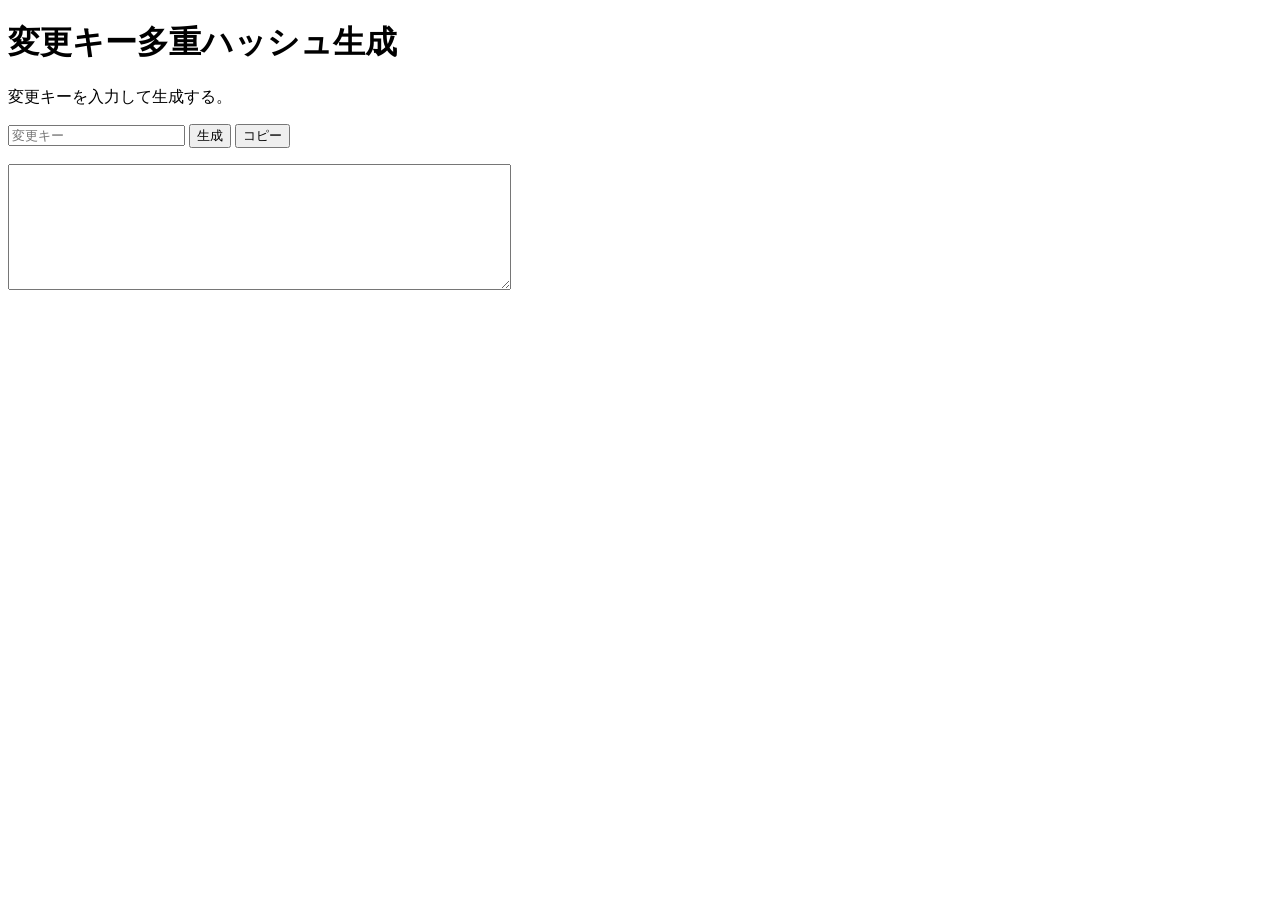
==== index.html @ b40878bd "index.html を作成" ====
<!DOCTYPE html>
<html lang="ja">
<head>
  <meta charset="UTF-8">
  <meta name="viewport" content="width=device-width, initial-scale=1.0">
  <title>ハッシュ生成</title>
</head>
<body>
  <h1>変更キー多重ハッシュ生成</h1>
  <p>変更キーを入力して生成する。</p>

  <input type="password" id="changeKey" placeholder="変更キー">
  <button id="generateButton" type="button">生成</button>
  <button id="copyButton" type="button">コピー</button>

  <p id="message"></p>
  <textarea id="result" rows="8" cols="60" readonly></textarea>

  <script>
    async function sha256(text) {
      const data = new TextEncoder().encode(text);
      const hashBuffer = await crypto.subtle.digest("SHA-256", data);
      const hashArray = Array.from(new Uint8Array(hashBuffer));
      return hashArray.map(function (b) {
        return b.toString(16).padStart(2, "0");
      }).join("");
    }

    async function multiHash(inputKey) {
      const step1 = await sha256("anime-site-change-key::" + inputKey + "::phase1");
      const step2 = await sha256("anime-site-change-key::" + step1 + "::phase2");
      const step3 = await sha256("anime-site-change-key::" + step2 + "::phase3");
      return step3;
    }

    const changeKeyInput = document.getElementById("changeKey");
    const generateButton = document.getElementById("generateButton");
    const copyButton = document.getElementById("copyButton");
    const result = document.getElementById("result");
    const message = document.getElementById("message");

    generateButton.addEventListener("click", async function () {
      const inputKey = changeKeyInput.value.trim();

      message.textContent = "";
      result.value = "";

      if (!inputKey) {
        message.textContent = "変更キーを入力してください。";
        return;
      }

      try {
        const hashed = await multiHash(inputKey);
        result.value = hashed;
        message.textContent = "生成しました。";
      } catch (error) {
        message.textContent = "生成に失敗しました。";
      }
    });

    copyButton.addEventListener("click", async function () {
      if (!result.value) {
        message.textContent = "コピーする値がありません。";
        return;
      }

      try {
        await navigator.clipboard.writeText(result.value);
        message.textContent = "コピーしました。";
      } catch (error) {
        message.textContent = "コピーに失敗しました。";
      }
    });
  </script>
</body>
</html>
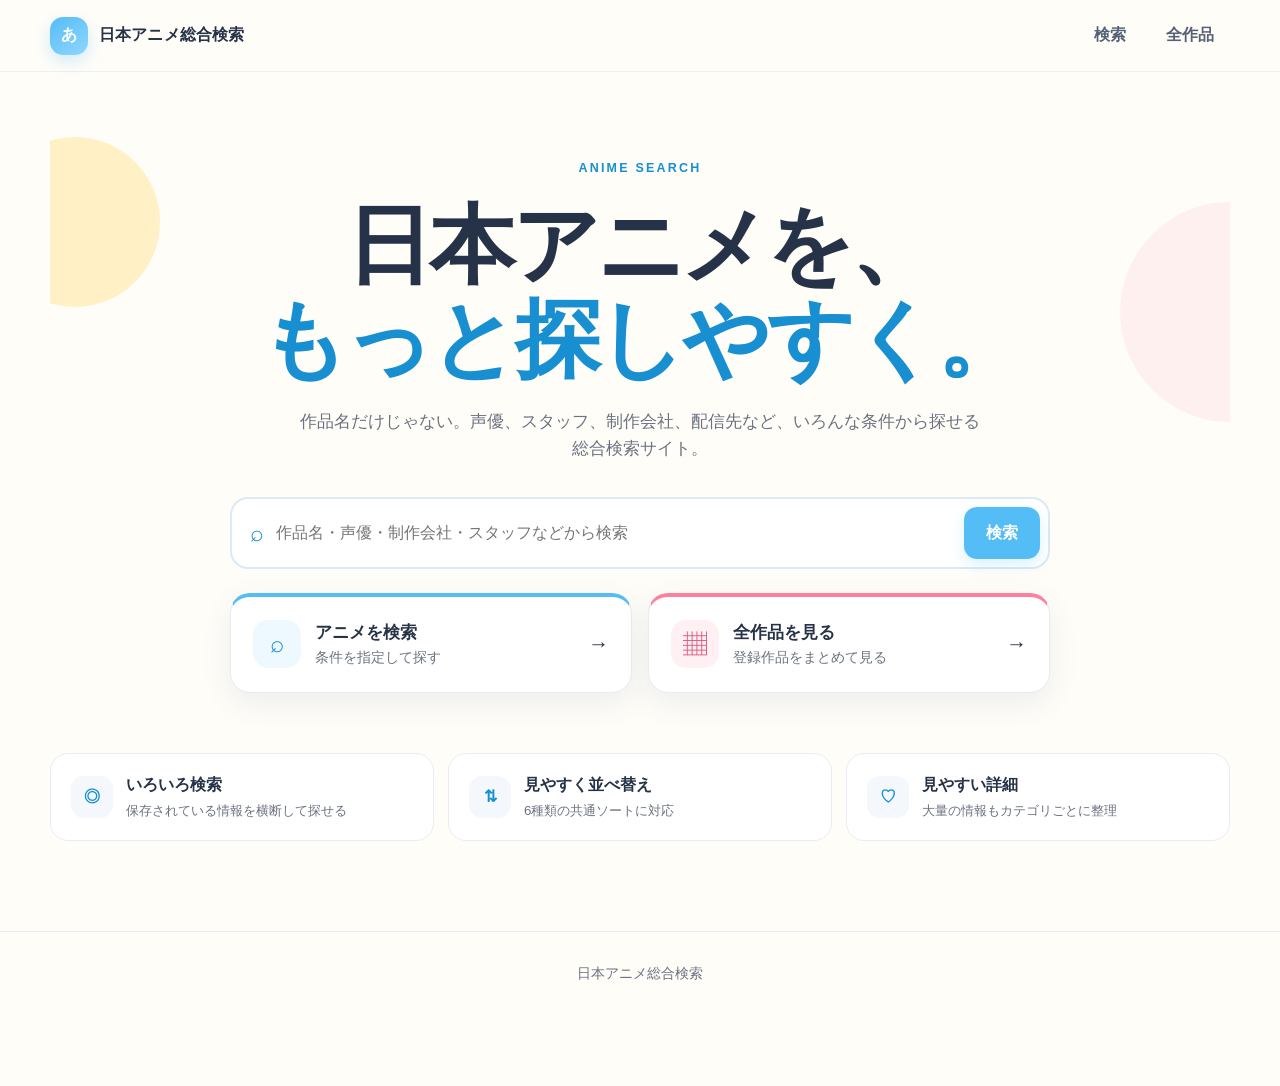
==== commit 549caa0c: "トップを日本アニメ総合検索UIへ更新" ====
--- a/index.html
+++ b/index.html
@@ -1,77 +1,69 @@
-<!DOCTYPE html>
+<!doctype html>
 <html lang="ja">
 <head>
-  <meta charset="UTF-8">
-  <meta name="viewport" content="width=device-width, initial-scale=1.0">
-  <title>ハッシュ生成</title>
+  <meta charset="utf-8" />
+  <meta name="viewport" content="width=device-width,initial-scale=1" />
+  <title>日本アニメ総合検索</title>
+  <link rel="stylesheet" href="./assets/css/common.css" />
+  <link rel="stylesheet" href="./assets/css/top.css" />
 </head>
-<body>
-  <h1>変更キー多重ハッシュ生成</h1>
-  <p>変更キーを入力して生成する。</p>
+<body data-page="top">
+  <header class="site-header">
+    <a class="brand" href="./" aria-label="日本アニメ総合検索 ホーム">
+      <span class="brand-mark">あ</span><span class="brand-text">日本アニメ総合検索</span>
+    </a>
+    <nav class="desktop-nav" aria-label="メインナビゲーション">
+      <a href="./search/">検索</a>
+      <a href="./all/">全作品</a>
+    </nav>
+  </header>
 
-  <input type="password" id="changeKey" placeholder="変更キー">
-  <button id="generateButton" type="button">生成</button>
-  <button id="copyButton" type="button">コピー</button>
+  <main>
+    <section class="hero section-shell">
+      <div class="hero-decor decor-a"></div>
+      <div class="hero-decor decor-b"></div>
+      <div class="hero-copy">
+        <span class="eyebrow">ANIME SEARCH</span>
+        <h1>日本アニメを、<br><span>もっと探しやすく。</span></h1>
+        <p>作品名だけじゃない。声優、スタッフ、制作会社、配信先など、いろんな条件から探せる総合検索サイト。</p>
+      </div>
 
-  <p id="message"></p>
-  <textarea id="result" rows="8" cols="60" readonly></textarea>
+      <form class="hero-search" action="./search/" method="get">
+        <label class="sr-only" for="q">アニメを検索</label>
+        <div class="search-box large">
+          <span class="search-icon" aria-hidden="true">⌕</span>
+          <input id="q" name="q" type="search" placeholder="作品名・声優・制作会社・スタッフなどから検索" autocomplete="off" />
+          <button type="submit">検索</button>
+        </div>
+      </form>
 
-  <script>
-    async function sha256(text) {
-      const data = new TextEncoder().encode(text);
-      const hashBuffer = await crypto.subtle.digest("SHA-256", data);
-      const hashArray = Array.from(new Uint8Array(hashBuffer));
-      return hashArray.map(function (b) {
-        return b.toString(16).padStart(2, "0");
-      }).join("");
-    }
+      <div class="entry-grid">
+        <a class="entry-card blue" href="./search/">
+          <div class="entry-icon">⌕</div>
+          <div><strong>アニメを検索</strong><span>条件を指定して探す</span></div>
+          <span class="entry-arrow">→</span>
+        </a>
+        <a class="entry-card pink" href="./all/">
+          <div class="entry-icon">▦</div>
+          <div><strong>全作品を見る</strong><span>登録作品をまとめて見る</span></div>
+          <span class="entry-arrow">→</span>
+        </a>
+      </div>
+    </section>
 
-    async function multiHash(inputKey) {
-      const step1 = await sha256("anime-site-change-key::" + inputKey + "::phase1");
-      const step2 = await sha256("anime-site-change-key::" + step1 + "::phase2");
-      const step3 = await sha256("anime-site-change-key::" + step2 + "::phase3");
-      return step3;
-    }
+    <section class="feature-strip section-shell" aria-label="サイトの特徴">
+      <article><span>◎</span><div><strong>いろいろ検索</strong><small>保存されている情報を横断して探せる</small></div></article>
+      <article><span>⇅</span><div><strong>見やすく並べ替え</strong><small>6種類の共通ソートに対応</small></div></article>
+      <article><span>♡</span><div><strong>見やすい詳細</strong><small>大量の情報もカテゴリごとに整理</small></div></article>
+    </section>
+  </main>
 
-    const changeKeyInput = document.getElementById("changeKey");
-    const generateButton = document.getElementById("generateButton");
-    const copyButton = document.getElementById("copyButton");
-    const result = document.getElementById("result");
-    const message = document.getElementById("message");
-
-    generateButton.addEventListener("click", async function () {
-      const inputKey = changeKeyInput.value.trim();
-
-      message.textContent = "";
-      result.value = "";
-
-      if (!inputKey) {
-        message.textContent = "変更キーを入力してください。";
-        return;
-      }
-
-      try {
-        const hashed = await multiHash(inputKey);
-        result.value = hashed;
-        message.textContent = "生成しました。";
-      } catch (error) {
-        message.textContent = "生成に失敗しました。";
-      }
-    });
-
-    copyButton.addEventListener("click", async function () {
-      if (!result.value) {
-        message.textContent = "コピーする値がありません。";
-        return;
-      }
-
-      try {
-        await navigator.clipboard.writeText(result.value);
-        message.textContent = "コピーしました。";
-      } catch (error) {
-        message.textContent = "コピーに失敗しました。";
-      }
-    });
-  </script>
+  <footer class="site-footer"><span>日本アニメ総合検索</span></footer>
+  <nav class="mobile-nav" aria-label="モバイルナビゲーション">
+    <a class="active" href="./"><span>⌂</span>ホーム</a>
+    <a href="./search/"><span>⌕</span>検索</a>
+    <a href="./all/"><span>▦</span>全作品</a>
+  </nav>
+  <script src="./assets/js/common.js"></script>
 </body>
-</html>+</html>
--- a/assets/css/common.css
+++ b/assets/css/common.css
@@ -0,0 +1,23 @@
+:root{
+  --main:#55bdf6; --main-dark:#178fd1; --pink:#ff7f9f; --yellow:#ffd75e;
+  --bg:#fffdf8; --surface:#fff; --text:#263247; --muted:#6b7280;
+  --line:#e8edf4; --shadow:0 10px 30px rgba(43,73,112,.09);
+  --radius:20px; --radius-sm:14px; --max:1180px;
+}
+*{box-sizing:border-box} html{scroll-behavior:smooth} body{margin:0;background:var(--bg);color:var(--text);font-family:-apple-system,BlinkMacSystemFont,"Hiragino Sans","Yu Gothic UI","Yu Gothic",Meiryo,sans-serif;line-height:1.65}
+a{color:inherit;text-decoration:none} button,input,select{font:inherit} button{cursor:pointer}
+.sr-only{position:absolute;width:1px;height:1px;padding:0;margin:-1px;overflow:hidden;clip:rect(0,0,0,0);white-space:nowrap;border:0}
+.section-shell{width:min(var(--max),calc(100% - 40px));margin-inline:auto}.page-main{padding:56px 0 96px}
+.site-header{height:72px;display:flex;align-items:center;justify-content:space-between;padding:0 max(20px,calc((100vw - var(--max))/2));background:rgba(255,253,248,.92);backdrop-filter:blur(10px);border-bottom:1px solid rgba(232,237,244,.8);position:sticky;top:0;z-index:20}
+.brand{display:flex;align-items:center;gap:11px;font-weight:800}.brand-mark{display:grid;place-items:center;width:38px;height:38px;border-radius:13px;background:linear-gradient(145deg,var(--main),#8fd6ff);color:#fff;box-shadow:0 6px 16px rgba(85,189,246,.28)}.brand-text{letter-spacing:.01em}
+.desktop-nav{display:flex;gap:8px}.desktop-nav a{padding:10px 16px;border-radius:12px;font-weight:700;color:#556176}.desktop-nav a:hover,.desktop-nav a.active{background:#eaf7ff;color:var(--main-dark)}
+.eyebrow{display:inline-block;font-size:.78rem;letter-spacing:.18em;font-weight:800;color:var(--main-dark)}
+.card-surface{background:var(--surface);border:1px solid var(--line);border-radius:var(--radius);box-shadow:var(--shadow)}
+.page-heading{margin-bottom:26px}.page-heading h1{font-size:clamp(2rem,4vw,3.15rem);margin:.2em 0 .15em;line-height:1.18}.page-heading p{color:var(--muted);margin:0}
+.search-box{display:flex;align-items:center;gap:10px;background:#fff;border:2px solid #dceaf3;border-radius:18px;padding:8px;transition:.2s}.search-box:focus-within{border-color:var(--main);box-shadow:0 0 0 5px rgba(85,189,246,.12)}.search-box.large{min-height:66px}.search-icon{font-size:1.45rem;color:var(--main-dark);margin-left:10px}.search-box input{flex:1;border:0;outline:0;background:transparent;min-width:0;color:var(--text)}.search-box button{border:0;background:var(--main);color:#fff;font-weight:800;padding:13px 22px;border-radius:13px;box-shadow:0 6px 15px rgba(85,189,246,.22);transition:.18s}.search-box button:hover{transform:translateY(-1px)}.search-box button:active{transform:translateY(1px)}
+.sort-controls{display:flex;gap:10px;align-items:flex-end;flex-wrap:wrap}.sort-controls label{display:grid;gap:5px;font-size:.76rem;color:var(--muted);font-weight:700}.sort-controls select,.sort-controls button{height:42px;border:1px solid var(--line);border-radius:12px;background:#fff;color:var(--text);padding:0 12px}.sort-controls button{font-weight:700}
+.anime-grid{display:grid;grid-template-columns:repeat(4,minmax(0,1fr));gap:18px}.empty-state{grid-column:1/-1;text-align:center;padding:56px 22px}.empty-icon{font-size:2.8rem;color:var(--main-dark)}.empty-state h2{margin:.4em 0 .15em}.empty-state p{margin:0;color:var(--muted)}
+.tag-row{display:flex;flex-wrap:wrap;gap:7px}.tag{padding:4px 9px;border-radius:999px;font-size:.76rem;font-weight:800}.tag.blue{background:#e8f7ff;color:#168ac7}.tag.pink{background:#fff0f4;color:#df5c7f}.tag.yellow{background:#fff8d9;color:#9c7a00}
+.mobile-nav{display:none}.site-footer{border-top:1px solid var(--line);padding:30px 20px 100px;text-align:center;color:var(--muted);font-size:.9rem}
+@media (max-width:900px){.anime-grid{grid-template-columns:repeat(2,minmax(0,1fr))}.desktop-nav{display:none}.site-header{height:64px}.page-main{padding-top:34px}}
+@media (max-width:640px){.section-shell{width:min(100% - 24px,var(--max))}.brand-text{font-size:.92rem}.anime-grid{grid-template-columns:1fr}.search-box.large{min-height:58px}.search-box button{padding:11px 16px}.mobile-nav{position:fixed;left:10px;right:10px;bottom:10px;display:grid;grid-template-columns:repeat(3,1fr);padding:7px;background:rgba(255,255,255,.95);border:1px solid var(--line);border-radius:20px;box-shadow:0 12px 34px rgba(41,58,84,.18);z-index:30;backdrop-filter:blur(12px)}.mobile-nav a{display:grid;place-items:center;gap:1px;padding:7px 5px;border-radius:14px;color:#6d7787;font-size:.72rem;font-weight:700}.mobile-nav a span{font-size:1.2rem;line-height:1}.mobile-nav a.active{background:#eaf7ff;color:var(--main-dark)}.site-footer{padding-bottom:110px}}
--- a/assets/css/top.css
+++ b/assets/css/top.css
@@ -0,0 +1,2 @@
+.hero{padding:82px 0 36px;text-align:center;position:relative;overflow:hidden}.hero-copy{max-width:770px;margin:0 auto}.hero h1{font-size:clamp(2.7rem,7vw,5.4rem);line-height:1.08;margin:.22em 0 .25em;letter-spacing:-.035em}.hero h1 span{color:var(--main-dark)}.hero-copy p{max-width:690px;margin:0 auto;color:var(--muted);font-size:1.04rem}.hero-search{max-width:820px;margin:34px auto 0}.entry-grid{max-width:820px;margin:24px auto 0;display:grid;grid-template-columns:1fr 1fr;gap:16px}.entry-card{display:grid;grid-template-columns:auto 1fr auto;gap:14px;align-items:center;text-align:left;padding:22px;border-radius:20px;background:#fff;border:1px solid var(--line);box-shadow:var(--shadow);transition:.2s}.entry-card:hover{transform:translateY(-3px)}.entry-card.blue{border-top:4px solid var(--main)}.entry-card.pink{border-top:4px solid var(--pink)}.entry-icon{display:grid;place-items:center;width:48px;height:48px;border-radius:15px;background:#eef9ff;color:var(--main-dark);font-size:1.5rem}.pink .entry-icon{background:#fff0f4;color:#df5c7f}.entry-card strong{display:block;font-size:1.06rem}.entry-card span:not(.entry-arrow){display:block;color:var(--muted);font-size:.86rem}.entry-arrow{font-size:1.3rem}.hero-decor{position:absolute;border-radius:50%;filter:blur(.3px);opacity:.32;pointer-events:none}.decor-a{width:170px;height:170px;background:var(--yellow);left:-60px;top:65px}.decor-b{width:220px;height:220px;background:#ffd7e1;right:-110px;top:130px}.feature-strip{display:grid;grid-template-columns:repeat(3,1fr);gap:14px;padding:24px 0 90px}.feature-strip article{display:flex;align-items:center;gap:13px;padding:18px 20px;background:#fff;border:1px solid var(--line);border-radius:18px}.feature-strip article>span{display:grid;place-items:center;width:42px;height:42px;border-radius:13px;background:#f4f8fc;color:var(--main-dark);font-weight:900}.feature-strip strong,.feature-strip small{display:block}.feature-strip small{color:var(--muted);margin-top:2px}
+@media(max-width:700px){.hero{padding-top:54px}.entry-grid,.feature-strip{grid-template-columns:1fr}.hero h1{font-size:clamp(2.3rem,12vw,3.7rem)}}
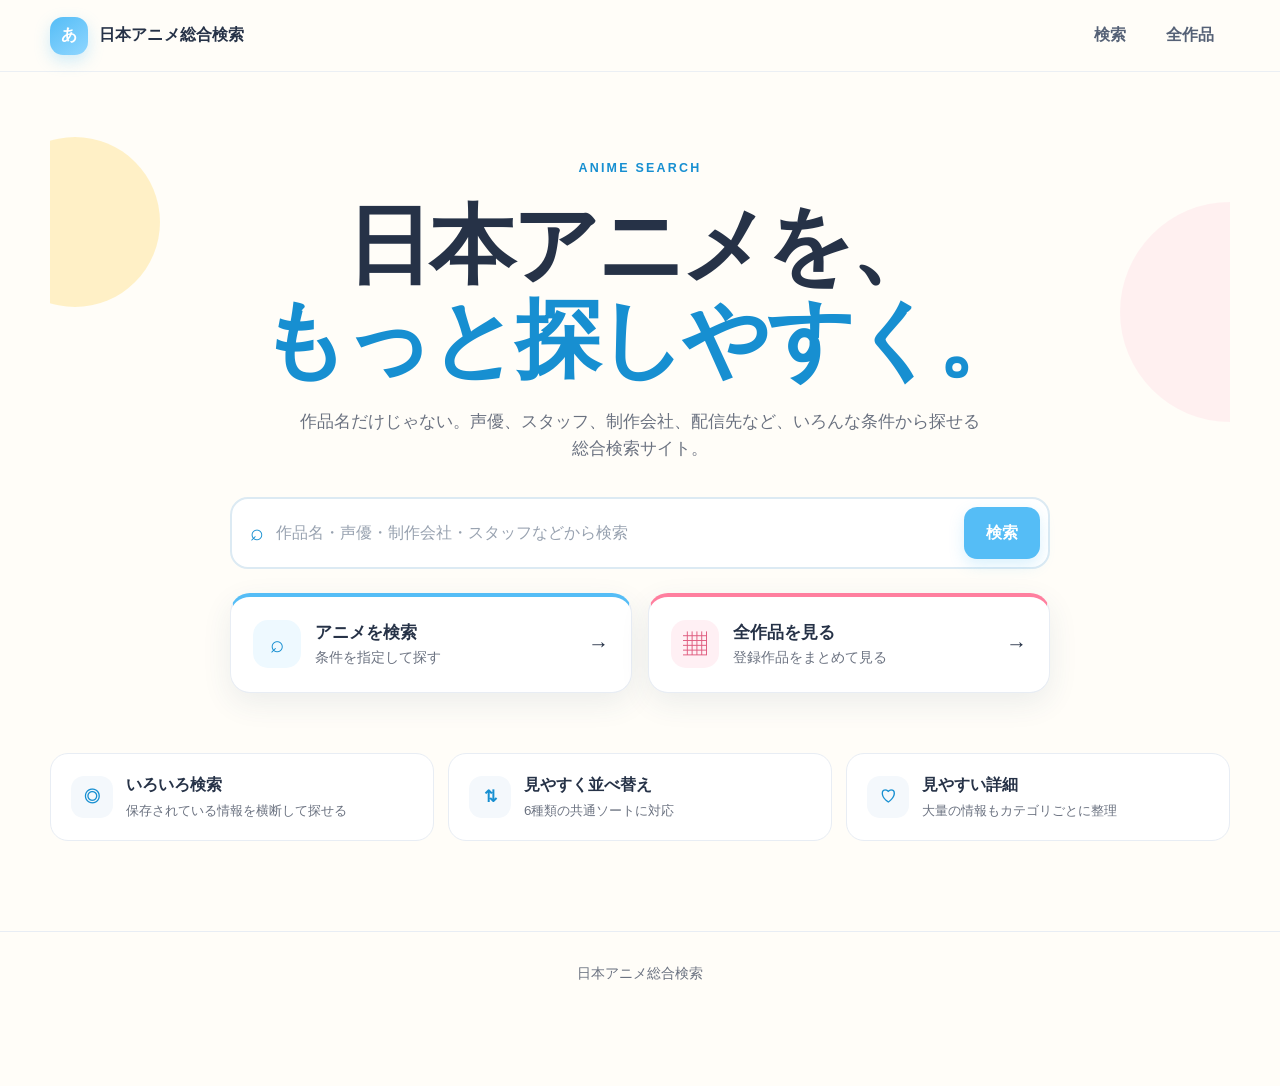
==== commit be19a9ce: "トップ画面のアクセシビリティを整備" ====
--- a/index.html
+++ b/index.html
@@ -10,7 +10,7 @@
 <body data-page="top">
   <header class="site-header">
     <a class="brand" href="./" aria-label="日本アニメ総合検索 ホーム">
-      <span class="brand-mark">あ</span><span class="brand-text">日本アニメ総合検索</span>
+      <span class="brand-mark" aria-hidden="true">あ</span><span class="brand-text">日本アニメ総合検索</span>
     </a>
     <nav class="desktop-nav" aria-label="メインナビゲーション">
       <a href="./search/">検索</a>
@@ -20,8 +20,8 @@
 
   <main>
     <section class="hero section-shell">
-      <div class="hero-decor decor-a"></div>
-      <div class="hero-decor decor-b"></div>
+      <div class="hero-decor decor-a" aria-hidden="true"></div>
+      <div class="hero-decor decor-b" aria-hidden="true"></div>
       <div class="hero-copy">
         <span class="eyebrow">ANIME SEARCH</span>
         <h1>日本アニメを、<br><span>もっと探しやすく。</span></h1>
@@ -37,32 +37,32 @@
         </div>
       </form>
 
-      <div class="entry-grid">
+      <div class="entry-grid" aria-label="主要メニュー">
         <a class="entry-card blue" href="./search/">
-          <div class="entry-icon">⌕</div>
+          <div class="entry-icon" aria-hidden="true">⌕</div>
           <div><strong>アニメを検索</strong><span>条件を指定して探す</span></div>
-          <span class="entry-arrow">→</span>
+          <span class="entry-arrow" aria-hidden="true">→</span>
         </a>
         <a class="entry-card pink" href="./all/">
-          <div class="entry-icon">▦</div>
+          <div class="entry-icon" aria-hidden="true">▦</div>
           <div><strong>全作品を見る</strong><span>登録作品をまとめて見る</span></div>
-          <span class="entry-arrow">→</span>
+          <span class="entry-arrow" aria-hidden="true">→</span>
         </a>
       </div>
     </section>
 
     <section class="feature-strip section-shell" aria-label="サイトの特徴">
-      <article><span>◎</span><div><strong>いろいろ検索</strong><small>保存されている情報を横断して探せる</small></div></article>
-      <article><span>⇅</span><div><strong>見やすく並べ替え</strong><small>6種類の共通ソートに対応</small></div></article>
-      <article><span>♡</span><div><strong>見やすい詳細</strong><small>大量の情報もカテゴリごとに整理</small></div></article>
+      <article><span aria-hidden="true">◎</span><div><strong>いろいろ検索</strong><small>保存されている情報を横断して探せる</small></div></article>
+      <article><span aria-hidden="true">⇅</span><div><strong>見やすく並べ替え</strong><small>6種類の共通ソートに対応</small></div></article>
+      <article><span aria-hidden="true">♡</span><div><strong>見やすい詳細</strong><small>大量の情報もカテゴリごとに整理</small></div></article>
     </section>
   </main>
 
   <footer class="site-footer"><span>日本アニメ総合検索</span></footer>
   <nav class="mobile-nav" aria-label="モバイルナビゲーション">
-    <a class="active" href="./"><span>⌂</span>ホーム</a>
-    <a href="./search/"><span>⌕</span>検索</a>
-    <a href="./all/"><span>▦</span>全作品</a>
+    <a class="active" href="./" aria-current="page"><span aria-hidden="true">⌂</span>ホーム</a>
+    <a href="./search/"><span aria-hidden="true">⌕</span>検索</a>
+    <a href="./all/"><span aria-hidden="true">▦</span>全作品</a>
   </nav>
   <script src="./assets/js/common.js"></script>
 </body>
--- a/assets/css/common.css
+++ b/assets/css/common.css
@@ -1,23 +1,130 @@
 :root{
-  --main:#55bdf6; --main-dark:#178fd1; --pink:#ff7f9f; --yellow:#ffd75e;
-  --bg:#fffdf8; --surface:#fff; --text:#263247; --muted:#6b7280;
-  --line:#e8edf4; --shadow:0 10px 30px rgba(43,73,112,.09);
-  --radius:20px; --radius-sm:14px; --max:1180px;
+  --main:#55bdf6;
+  --main-dark:#178fd1;
+  --main-soft:#eaf7ff;
+  --pink:#ff7f9f;
+  --pink-soft:#fff0f4;
+  --yellow:#ffd75e;
+  --yellow-soft:#fff8d9;
+  --bg:#fffdf8;
+  --surface:#fff;
+  --surface-soft:#f8fbfd;
+  --text:#263247;
+  --muted:#6b7280;
+  --line:#e8edf4;
+  --line-strong:#d7e1eb;
+  --danger:#c9435d;
+  --danger-soft:#fff0f2;
+  --success:#2b8a66;
+  --success-soft:#edf9f4;
+  --shadow:0 10px 30px rgba(43,73,112,.09);
+  --shadow-hover:0 16px 38px rgba(43,73,112,.13);
+  --radius:20px;
+  --radius-sm:14px;
+  --max:1180px;
 }
-*{box-sizing:border-box} html{scroll-behavior:smooth} body{margin:0;background:var(--bg);color:var(--text);font-family:-apple-system,BlinkMacSystemFont,"Hiragino Sans","Yu Gothic UI","Yu Gothic",Meiryo,sans-serif;line-height:1.65}
-a{color:inherit;text-decoration:none} button,input,select{font:inherit} button{cursor:pointer}
+
+*{box-sizing:border-box}
+html{scroll-behavior:smooth}
+body{margin:0;background:var(--bg);color:var(--text);font-family:-apple-system,BlinkMacSystemFont,"Hiragino Sans","Yu Gothic UI","Yu Gothic",Meiryo,sans-serif;line-height:1.65;-webkit-font-smoothing:antialiased}
+a{color:inherit;text-decoration:none}
+button,input,select{font:inherit}
+button{cursor:pointer}
+button:disabled{cursor:not-allowed;opacity:.55}
+input::placeholder{color:#98a2b0}
+:focus-visible{outline:3px solid rgba(85,189,246,.38);outline-offset:3px}
+::selection{background:#cceeff;color:var(--text)}
+
 .sr-only{position:absolute;width:1px;height:1px;padding:0;margin:-1px;overflow:hidden;clip:rect(0,0,0,0);white-space:nowrap;border:0}
-.section-shell{width:min(var(--max),calc(100% - 40px));margin-inline:auto}.page-main{padding:56px 0 96px}
-.site-header{height:72px;display:flex;align-items:center;justify-content:space-between;padding:0 max(20px,calc((100vw - var(--max))/2));background:rgba(255,253,248,.92);backdrop-filter:blur(10px);border-bottom:1px solid rgba(232,237,244,.8);position:sticky;top:0;z-index:20}
-.brand{display:flex;align-items:center;gap:11px;font-weight:800}.brand-mark{display:grid;place-items:center;width:38px;height:38px;border-radius:13px;background:linear-gradient(145deg,var(--main),#8fd6ff);color:#fff;box-shadow:0 6px 16px rgba(85,189,246,.28)}.brand-text{letter-spacing:.01em}
-.desktop-nav{display:flex;gap:8px}.desktop-nav a{padding:10px 16px;border-radius:12px;font-weight:700;color:#556176}.desktop-nav a:hover,.desktop-nav a.active{background:#eaf7ff;color:var(--main-dark)}
-.eyebrow{display:inline-block;font-size:.78rem;letter-spacing:.18em;font-weight:800;color:var(--main-dark)}
+.section-shell{width:min(var(--max),calc(100% - 40px));margin-inline:auto}
+.page-main{padding:56px 0 96px}
+
+.site-header{height:72px;display:flex;align-items:center;justify-content:space-between;padding:0 max(20px,calc((100vw - var(--max))/2));background:rgba(255,253,248,.92);backdrop-filter:blur(12px);border-bottom:1px solid rgba(232,237,244,.85);position:sticky;top:0;z-index:20}
+.brand{display:flex;align-items:center;gap:11px;font-weight:900;min-width:0}
+.brand-mark{display:grid;place-items:center;width:38px;height:38px;flex:0 0 38px;border-radius:13px;background:linear-gradient(145deg,var(--main),#8fd6ff);color:#fff;box-shadow:0 6px 16px rgba(85,189,246,.28)}
+.brand-text{letter-spacing:.01em;white-space:nowrap;overflow:hidden;text-overflow:ellipsis}
+.desktop-nav{display:flex;gap:8px}
+.desktop-nav a{padding:10px 16px;border-radius:12px;font-weight:800;color:#556176;transition:background .18s,color .18s,transform .18s}
+.desktop-nav a:hover,.desktop-nav a.active{background:var(--main-soft);color:var(--main-dark)}
+.desktop-nav a:active{transform:translateY(1px)}
+
+.eyebrow{display:inline-block;font-size:.78rem;letter-spacing:.18em;font-weight:900;color:var(--main-dark)}
 .card-surface{background:var(--surface);border:1px solid var(--line);border-radius:var(--radius);box-shadow:var(--shadow)}
-.page-heading{margin-bottom:26px}.page-heading h1{font-size:clamp(2rem,4vw,3.15rem);margin:.2em 0 .15em;line-height:1.18}.page-heading p{color:var(--muted);margin:0}
-.search-box{display:flex;align-items:center;gap:10px;background:#fff;border:2px solid #dceaf3;border-radius:18px;padding:8px;transition:.2s}.search-box:focus-within{border-color:var(--main);box-shadow:0 0 0 5px rgba(85,189,246,.12)}.search-box.large{min-height:66px}.search-icon{font-size:1.45rem;color:var(--main-dark);margin-left:10px}.search-box input{flex:1;border:0;outline:0;background:transparent;min-width:0;color:var(--text)}.search-box button{border:0;background:var(--main);color:#fff;font-weight:800;padding:13px 22px;border-radius:13px;box-shadow:0 6px 15px rgba(85,189,246,.22);transition:.18s}.search-box button:hover{transform:translateY(-1px)}.search-box button:active{transform:translateY(1px)}
-.sort-controls{display:flex;gap:10px;align-items:flex-end;flex-wrap:wrap}.sort-controls label{display:grid;gap:5px;font-size:.76rem;color:var(--muted);font-weight:700}.sort-controls select,.sort-controls button{height:42px;border:1px solid var(--line);border-radius:12px;background:#fff;color:var(--text);padding:0 12px}.sort-controls button{font-weight:700}
-.anime-grid{display:grid;grid-template-columns:repeat(4,minmax(0,1fr));gap:18px}.empty-state{grid-column:1/-1;text-align:center;padding:56px 22px}.empty-icon{font-size:2.8rem;color:var(--main-dark)}.empty-state h2{margin:.4em 0 .15em}.empty-state p{margin:0;color:var(--muted)}
-.tag-row{display:flex;flex-wrap:wrap;gap:7px}.tag{padding:4px 9px;border-radius:999px;font-size:.76rem;font-weight:800}.tag.blue{background:#e8f7ff;color:#168ac7}.tag.pink{background:#fff0f4;color:#df5c7f}.tag.yellow{background:#fff8d9;color:#9c7a00}
-.mobile-nav{display:none}.site-footer{border-top:1px solid var(--line);padding:30px 20px 100px;text-align:center;color:var(--muted);font-size:.9rem}
-@media (max-width:900px){.anime-grid{grid-template-columns:repeat(2,minmax(0,1fr))}.desktop-nav{display:none}.site-header{height:64px}.page-main{padding-top:34px}}
-@media (max-width:640px){.section-shell{width:min(100% - 24px,var(--max))}.brand-text{font-size:.92rem}.anime-grid{grid-template-columns:1fr}.search-box.large{min-height:58px}.search-box button{padding:11px 16px}.mobile-nav{position:fixed;left:10px;right:10px;bottom:10px;display:grid;grid-template-columns:repeat(3,1fr);padding:7px;background:rgba(255,255,255,.95);border:1px solid var(--line);border-radius:20px;box-shadow:0 12px 34px rgba(41,58,84,.18);z-index:30;backdrop-filter:blur(12px)}.mobile-nav a{display:grid;place-items:center;gap:1px;padding:7px 5px;border-radius:14px;color:#6d7787;font-size:.72rem;font-weight:700}.mobile-nav a span{font-size:1.2rem;line-height:1}.mobile-nav a.active{background:#eaf7ff;color:var(--main-dark)}.site-footer{padding-bottom:110px}}
+.page-heading{margin-bottom:26px}
+.page-heading h1{font-size:clamp(2rem,4vw,3.15rem);margin:.2em 0 .15em;line-height:1.18;letter-spacing:-.025em}
+.page-heading p{color:var(--muted);margin:0;max-width:760px}
+
+.search-box{display:flex;align-items:center;gap:10px;background:#fff;border:2px solid #dceaf3;border-radius:18px;padding:8px;transition:border-color .2s,box-shadow .2s,transform .2s}
+.search-box:focus-within{border-color:var(--main);box-shadow:0 0 0 5px rgba(85,189,246,.12)}
+.search-box.large{min-height:66px}
+.search-icon{font-size:1.45rem;color:var(--main-dark);margin-left:10px;line-height:1}
+.search-box input{flex:1;border:0;outline:0;background:transparent;min-width:0;color:var(--text);font-size:1rem}
+.search-box button{border:0;background:var(--main);color:#fff;font-weight:900;padding:13px 22px;border-radius:13px;box-shadow:0 6px 15px rgba(85,189,246,.22);transition:transform .18s,box-shadow .18s,filter .18s}
+.search-box button:hover{transform:translateY(-1px);box-shadow:0 9px 18px rgba(85,189,246,.26)}
+.search-box button:active,.search-box button.is-pressed{transform:translateY(1px);box-shadow:0 3px 8px rgba(85,189,246,.2)}
+
+.sort-controls{display:flex;gap:10px;align-items:flex-end;flex-wrap:wrap}
+.sort-controls label{display:grid;gap:5px;font-size:.76rem;color:var(--muted);font-weight:800}
+.sort-controls select,.sort-controls button{height:42px;border:1px solid var(--line-strong);border-radius:12px;background:#fff;color:var(--text);padding:0 12px;transition:border-color .18s,background .18s}
+.sort-controls select:hover,.sort-controls button:hover{border-color:#b9dff2;background:#fbfeff}
+.sort-controls button{font-weight:800}
+
+.anime-grid{display:grid;grid-template-columns:repeat(4,minmax(0,1fr));gap:18px}
+.anime-card{overflow:hidden;transition:transform .2s,box-shadow .2s,border-color .2s;min-width:0}
+.anime-card:hover{transform:translateY(-4px);box-shadow:var(--shadow-hover);border-color:#d8e9f3}
+.anime-card-link{display:flex;flex-direction:column;height:100%;min-width:0}
+.anime-card-visual{aspect-ratio:3/4;background:linear-gradient(145deg,#e7f6ff,#fff0f4);display:grid;place-items:center;color:#8aa2b2;font-size:.8rem;font-weight:900;letter-spacing:.16em;overflow:hidden;border-bottom:1px solid var(--line)}
+.anime-card-visual img{width:100%;height:100%;object-fit:cover;display:block}
+.anime-card-body{display:flex;flex-direction:column;gap:10px;flex:1;padding:15px}
+.anime-card-title{font-size:1.02rem;line-height:1.45;margin:0;overflow-wrap:anywhere}
+.anime-card-subtitle{margin:0;color:var(--muted);font-size:.86rem;line-height:1.55;overflow-wrap:anywhere}
+.anime-card-more{margin-top:auto;color:var(--main-dark);font-size:.84rem;font-weight:900;padding-top:4px}
+.empty-state{grid-column:1/-1;text-align:center;padding:56px 22px}
+.empty-icon{font-size:2.8rem;color:var(--main-dark);line-height:1}
+.empty-state h2{margin:.4em 0 .15em}
+.empty-state p{margin:0;color:var(--muted)}
+
+.tag-row{display:flex;flex-wrap:wrap;gap:7px}
+.tag{padding:4px 9px;border-radius:999px;font-size:.76rem;font-weight:900}
+.tag.blue{background:var(--main-soft);color:#168ac7}
+.tag.pink{background:var(--pink-soft);color:#df5c7f}
+.tag.yellow{background:var(--yellow-soft);color:#9c7a00}
+
+.ui-message{display:flex;align-items:flex-start;gap:11px;margin-top:14px;padding:13px 14px;border:1px solid var(--line);border-radius:14px;background:#fff;color:#556176;font-size:.9rem}
+.ui-message[hidden]{display:none}
+.ui-message.error{background:var(--danger-soft);border-color:#f2cbd3;color:var(--danger)}
+.ui-message.success{background:var(--success-soft);border-color:#ccebdc;color:var(--success)}
+.ui-message.info{background:var(--main-soft);border-color:#cfeafa;color:#167ead}
+.ui-message strong{display:block;color:inherit}
+.ui-message small{display:block;color:inherit;opacity:.82}
+
+.status-pill{display:inline-flex;align-items:center;gap:7px;padding:6px 10px;border-radius:999px;background:#f5f8fb;border:1px solid var(--line);font-size:.78rem;font-weight:800;color:#657184}
+.status-dot{width:8px;height:8px;border-radius:50%;background:#aab4c1}
+
+.mobile-nav{display:none}
+.site-footer{border-top:1px solid var(--line);padding:30px 20px 100px;text-align:center;color:var(--muted);font-size:.9rem}
+
+@media (max-width:900px){
+  .anime-grid{grid-template-columns:repeat(2,minmax(0,1fr))}
+  .desktop-nav{display:none}
+  .site-header{height:64px}
+  .page-main{padding-top:34px}
+}
+
+@media (max-width:640px){
+  .section-shell{width:min(calc(100% - 24px),var(--max))}
+  .brand-text{font-size:.92rem}
+  .anime-grid{grid-template-columns:1fr}
+  .search-box.large{min-height:58px}
+  .search-box button{padding:11px 16px}
+  .mobile-nav{position:fixed;left:10px;right:10px;bottom:10px;display:grid;grid-template-columns:repeat(3,1fr);padding:7px;background:rgba(255,255,255,.96);border:1px solid var(--line);border-radius:20px;box-shadow:0 12px 34px rgba(41,58,84,.18);z-index:30;backdrop-filter:blur(12px)}
+  .mobile-nav a{display:grid;place-items:center;gap:1px;padding:7px 5px;border-radius:14px;color:#6d7787;font-size:.72rem;font-weight:800}
+  .mobile-nav a span{font-size:1.2rem;line-height:1}
+  .mobile-nav a.active{background:var(--main-soft);color:var(--main-dark)}
+  .site-footer{padding-bottom:110px}
+}
+
+@media (prefers-reduced-motion:reduce){
+  html{scroll-behavior:auto}
+  *,*::before,*::after{animation-duration:.001ms!important;animation-iteration-count:1!important;transition-duration:.001ms!important}
+}
